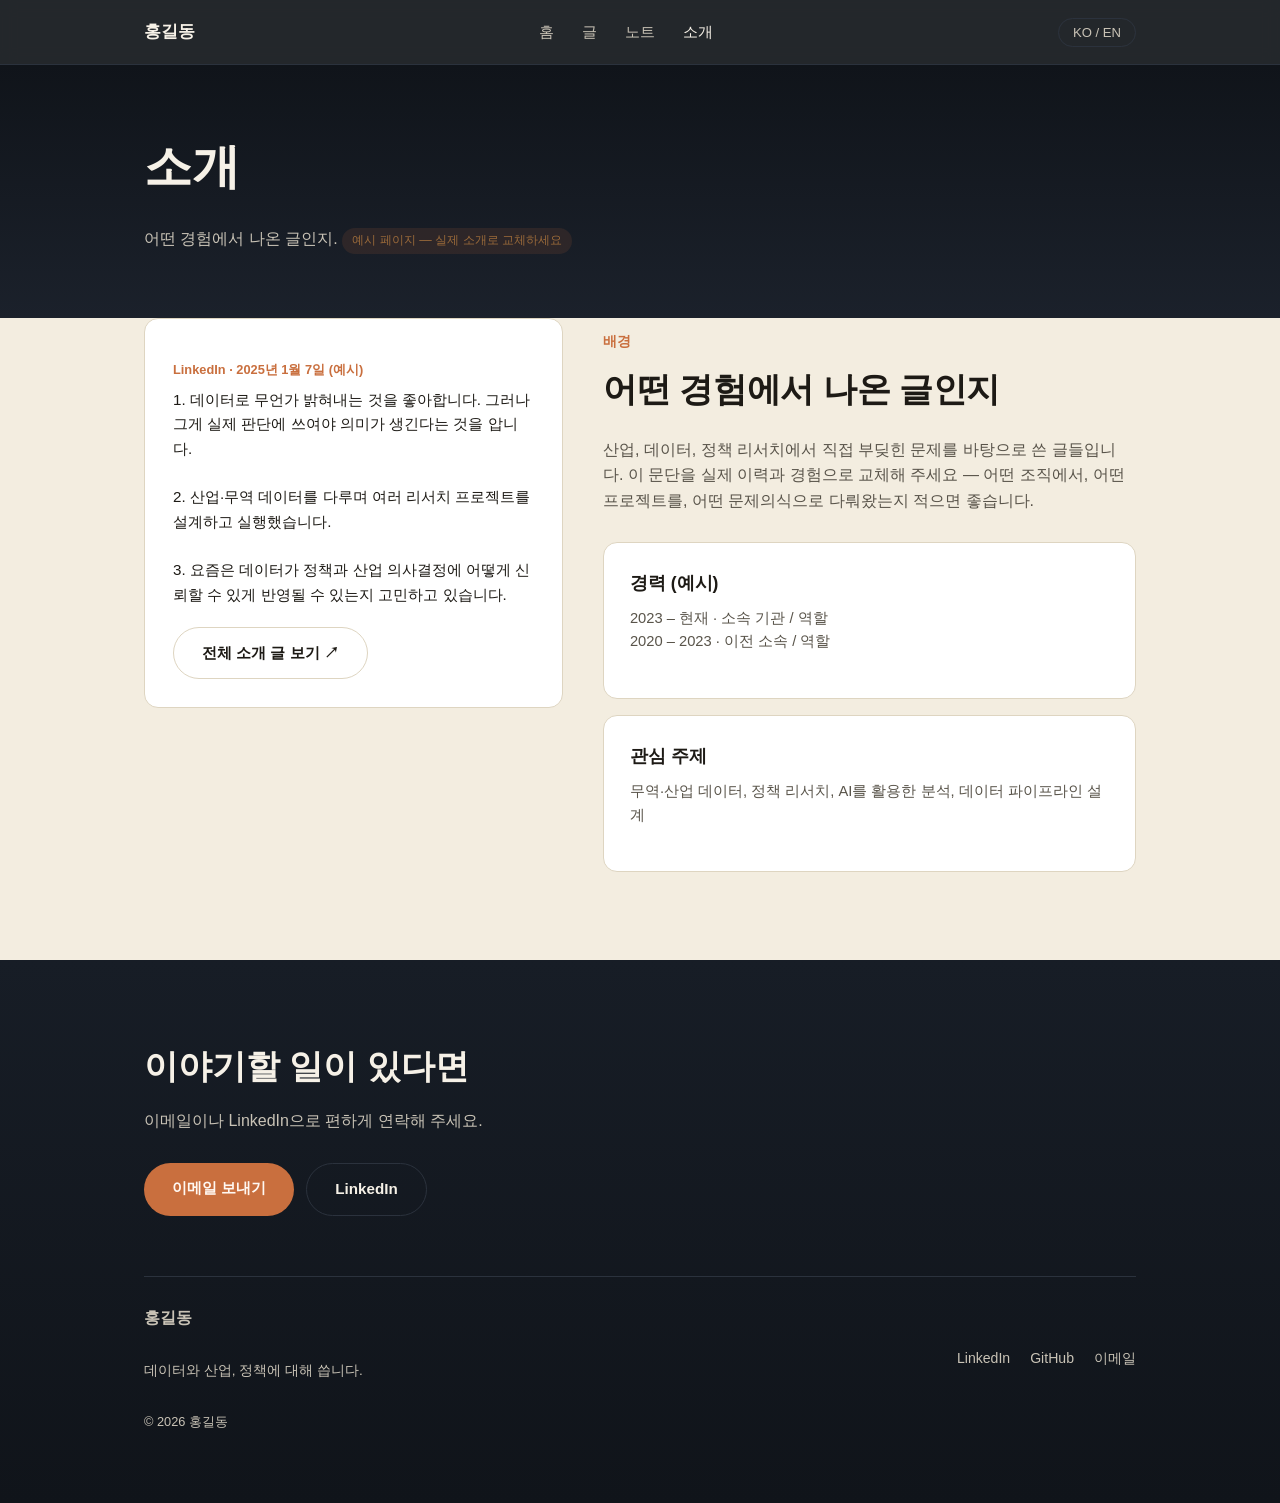
==== about.html @ bb6f6898 "Initial personal site (taeho.io benchmark) Static multi-page site with hero, topics, notes, and abou" ====
<!DOCTYPE html>
<html lang="ko">
<head>
<meta charset="UTF-8">
<meta name="viewport" content="width=device-width, initial-scale=1.0">
<title>소개 | 홍길동</title>
<link rel="stylesheet" href="styles.css">
</head>
<body>

<nav class="nav">
  <div class="wrap">
    <a href="index.html" class="nav-logo">홍길동</a>
    <ul class="nav-menu" id="navMenu">
      <li><a href="index.html">홈</a></li>
      <li><a href="posts.html">글</a></li>
      <li><a href="notes.html">노트</a></li>
      <li><a href="about.html" class="active">소개</a></li>
    </ul>
    <div class="nav-right">
      <button class="nav-pill">KO / EN</button>
      <button class="nav-toggle" id="navToggle" aria-label="메뉴 열기">&#9776;</button>
    </div>
  </div>
</nav>

<header class="page-header">
  <div class="wrap">
    <h1>소개</h1>
    <p>어떤 경험에서 나온 글인지. <span class="placeholder-note">예시 페이지 — 실제 소개로 교체하세요</span></p>
  </div>
</header>

<section class="section" style="padding-top:0;">
  <div class="wrap">
    <div class="about-block">
      <div class="about-card">
        <p class="source">LinkedIn · 2025년 1월 7일 (예시)</p>
        <p class="quote">
          1. 데이터로 무언가 밝혀내는 것을 좋아합니다. 그러나 그게 실제 판단에 쓰여야 의미가 생긴다는 것을 압니다.<br><br>
          2. 산업·무역 데이터를 다루며 여러 리서치 프로젝트를 설계하고 실행했습니다.<br><br>
          3. 요즘은 데이터가 정책과 산업 의사결정에 어떻게 신뢰할 수 있게 반영될 수 있는지 고민하고 있습니다.
        </p>
        <a href="#" class="btn btn-outline" style="color:#1d1a15; border-color:#ded5c1;">전체 소개 글 보기 &#8599;</a>
      </div>

      <div>
        <p class="section-label">배경</p>
        <h2 class="section-title" style="margin-bottom:20px;">어떤 경험에서 나온 글인지</h2>
        <p class="section-desc" style="margin-bottom:28px;">
          산업, 데이터, 정책 리서치에서 직접 부딪힌 문제를 바탕으로 쓴 글들입니다.
          이 문단을 실제 이력과 경험으로 교체해 주세요 — 어떤 조직에서, 어떤 프로젝트를, 어떤 문제의식으로 다뤄왔는지 적으면 좋습니다.
        </p>

        <div class="card" style="margin-bottom:16px;">
          <h3>경력 (예시)</h3>
          <p>2023 – 현재 · 소속 기관 / 역할<br>2020 – 2023 · 이전 소속 / 역할</p>
        </div>
        <div class="card">
          <h3>관심 주제</h3>
          <p>무역·산업 데이터, 정책 리서치, AI를 활용한 분석, 데이터 파이프라인 설계</p>
        </div>
      </div>
    </div>
  </div>
</section>

<section class="footer-cta">
  <div class="wrap">
    <h2>이야기할 일이 있다면</h2>
    <p>이메일이나 LinkedIn으로 편하게 연락해 주세요.</p>
    <div class="footer-actions">
      <a href="mailto:you@example.com" class="btn btn-accent">이메일 보내기</a>
      <a href="#" class="btn btn-outline">LinkedIn</a>
    </div>
    <div class="footer-bottom">
      <div>
        <p class="brand">홍길동</p>
        <p class="tag">데이터와 산업, 정책에 대해 씁니다.</p>
      </div>
      <ul class="footer-links">
        <li><a href="#">LinkedIn</a></li>
        <li><a href="#">GitHub</a></li>
        <li><a href="mailto:you@example.com">이메일</a></li>
      </ul>
    </div>
    <p class="copyright">© 2026 홍길동</p>
  </div>
</section>

<script src="script.js"></script>
</body>
</html>
---- styles.css ----
/* ===== Design tokens ===== */
:root {
  --bg-cream: #f3ede0;
  --bg-cream-2: #ece4d3;
  --bg-dark: #12161c;
  --bg-dark-2: #1b212b;
  --text-dark: #1d1a15;
  --text-dark-soft: #59544a;
  --text-light: #f6f1e7;
  --text-light-soft: #c9c3b6;
  --accent: #c96f3e;
  --accent-soft: #e2b8a0;
  --border-soft: #ded5c1;
  --border-dark: #2b323d;
  --radius: 14px;
  --max-width: 1040px;
  --font-sans: "Pretendard", "Apple SD Gothic Neo", "Noto Sans KR", -apple-system, BlinkMacSystemFont, sans-serif;
}

* { box-sizing: border-box; }

html { scroll-behavior: smooth; }

body {
  margin: 0;
  font-family: var(--font-sans);
  background: var(--bg-cream);
  color: var(--text-dark);
  line-height: 1.6;
  -webkit-font-smoothing: antialiased;
}

a { color: inherit; text-decoration: none; }

img { max-width: 100%; display: block; }

.wrap {
  max-width: var(--max-width);
  margin: 0 auto;
  padding: 0 24px;
}

/* ===== Nav ===== */
.nav {
  position: sticky;
  top: 0;
  z-index: 50;
  background: rgba(18, 22, 28, 0.92);
  backdrop-filter: blur(8px);
  border-bottom: 1px solid var(--border-dark);
}

.nav .wrap {
  display: flex;
  align-items: center;
  justify-content: space-between;
  height: 64px;
}

.nav-logo {
  font-weight: 700;
  font-size: 1.05rem;
  color: var(--text-light);
  letter-spacing: -0.01em;
}

.nav-menu {
  display: flex;
  gap: 28px;
  list-style: none;
  margin: 0;
  padding: 0;
}

.nav-menu a {
  color: var(--text-light-soft);
  font-size: 0.92rem;
  transition: color 0.15s ease;
}

.nav-menu a:hover,
.nav-menu a.active {
  color: var(--text-light);
}

.nav-right {
  display: flex;
  align-items: center;
  gap: 10px;
}

.nav-pill {
  border: 1px solid var(--border-dark);
  color: var(--text-light-soft);
  font-size: 0.82rem;
  padding: 6px 14px;
  border-radius: 999px;
  background: transparent;
  cursor: pointer;
}

.nav-pill:hover { color: var(--text-light); border-color: var(--text-light-soft); }

.nav-toggle {
  display: none;
  background: none;
  border: none;
  color: var(--text-light);
  font-size: 1.4rem;
  cursor: pointer;
}

/* ===== Hero ===== */
.hero {
  position: relative;
  background: linear-gradient(180deg, #10141a 0%, #171d26 60%, #1b212b 100%);
  color: var(--text-light);
  padding: 72px 0 96px;
  overflow: hidden;
}

.hero::after {
  content: "";
  position: absolute;
  inset: 0;
  background:
    radial-gradient(ellipse at 75% 30%, rgba(201, 111, 62, 0.16), transparent 55%),
    radial-gradient(ellipse at 30% 80%, rgba(255, 255, 255, 0.04), transparent 50%);
  pointer-events: none;
}

.hero .wrap { position: relative; }

.eyebrow {
  color: var(--accent-soft);
  font-size: 0.9rem;
  letter-spacing: 0.02em;
  margin-bottom: 18px;
}

.hero-name {
  font-size: clamp(3.2rem, 9vw, 6rem);
  font-weight: 800;
  letter-spacing: -0.02em;
  margin: 0 0 28px;
  line-height: 1.02;
}

.hero-tagline {
  font-size: clamp(1.5rem, 3.4vw, 2.2rem);
  font-weight: 700;
  max-width: 620px;
  margin: 0 0 20px;
  letter-spacing: -0.01em;
}

.hero-desc {
  color: var(--text-light-soft);
  font-size: 1.02rem;
  max-width: 560px;
  margin: 0 0 36px;
}

.btn {
  display: inline-block;
  padding: 13px 28px;
  border-radius: 999px;
  font-weight: 600;
  font-size: 0.95rem;
  cursor: pointer;
  border: none;
}

.btn-accent {
  background: var(--accent);
  color: #fff8f2;
}

.btn-accent:hover { background: #b45f31; }

.btn-outline {
  border: 1px solid var(--border-dark);
  color: var(--text-light);
  background: transparent;
}

.btn-outline:hover { border-color: var(--text-light-soft); }

.hero-meta {
  margin-top: 44px;
  display: flex;
  flex-wrap: wrap;
  gap: 10px 18px;
  color: var(--text-light-soft);
  font-size: 0.88rem;
}

.hero-meta span::after {
  content: "\00b7";
  margin-left: 18px;
  color: var(--border-dark);
}

.hero-meta span:last-child::after { content: ""; }

/* Featured strip inside hero */
.featured-strip {
  margin-top: 40px;
  padding-top: 28px;
  border-top: 1px solid var(--border-dark);
  display: flex;
  align-items: baseline;
  justify-content: space-between;
  gap: 16px;
  flex-wrap: wrap;
}

.featured-strip .label {
  color: var(--text-light-soft);
  font-size: 0.82rem;
}

.featured-strip .title {
  font-size: 1.15rem;
  font-weight: 700;
}

.featured-strip .date {
  color: var(--text-light-soft);
  font-size: 0.85rem;
  white-space: nowrap;
}

/* ===== Section ===== */
.section {
  padding: 88px 0;
}

.section-alt {
  background: var(--bg-cream-2);
}

.section-label {
  color: var(--accent);
  font-size: 0.85rem;
  font-weight: 600;
  margin-bottom: 10px;
}

.section-title {
  font-size: clamp(1.6rem, 3.2vw, 2.1rem);
  font-weight: 800;
  letter-spacing: -0.01em;
  margin: 0 0 14px;
}

.section-desc {
  color: var(--text-dark-soft);
  max-width: 620px;
  margin-bottom: 44px;
}

.section-head-row {
  display: flex;
  justify-content: space-between;
  align-items: flex-end;
  gap: 24px;
  flex-wrap: wrap;
}

/* ===== Interest cards ===== */
.interest-grid {
  display: grid;
  grid-template-columns: repeat(3, 1fr);
  gap: 20px;
}

.card {
  background: #fff;
  border: 1px solid var(--border-soft);
  border-radius: var(--radius);
  padding: 26px;
}

.card h3 {
  font-size: 1.1rem;
  margin: 0 0 10px;
}

.card p {
  color: var(--text-dark-soft);
  font-size: 0.92rem;
  margin: 0 0 18px;
}

.card-post {
  background: var(--bg-cream);
  border: 1px solid var(--border-soft);
  border-radius: 10px;
  padding: 16px 18px;
}

.card-post .kicker {
  font-size: 0.78rem;
  color: var(--accent);
  font-weight: 600;
  margin-bottom: 6px;
}

.card-post .headline {
  font-size: 0.98rem;
  font-weight: 700;
  line-height: 1.4;
}

/* ===== Topics grid ===== */
.topics-grid {
  display: grid;
  grid-template-columns: repeat(3, 1fr);
  gap: 20px;
}

.topic-card {
  background: #fff;
  border: 1px solid var(--border-soft);
  border-radius: var(--radius);
  padding: 28px;
  transition: border-color 0.15s ease, transform 0.15s ease;
}

.topic-card:hover {
  border-color: var(--accent-soft);
  transform: translateY(-2px);
}

.topic-tag {
  display: inline-block;
  font-size: 0.78rem;
  font-weight: 700;
  color: var(--accent);
  background: rgba(201, 111, 62, 0.1);
  padding: 4px 12px;
  border-radius: 999px;
  margin-bottom: 14px;
}

.topic-card p {
  color: var(--text-dark-soft);
  font-size: 0.9rem;
  margin: 0 0 18px;
}

.topic-card .latest {
  border-top: 1px solid var(--border-soft);
  padding-top: 14px;
  font-size: 0.85rem;
}

.topic-card .latest .date {
  color: var(--text-dark-soft);
  display: block;
  margin-bottom: 4px;
}

.topic-card .latest .title {
  font-weight: 600;
}

/* ===== Notes list ===== */
.notes-list {
  display: flex;
  flex-direction: column;
  gap: 0;
}

.note-item {
  padding: 26px 0;
  border-bottom: 1px solid var(--border-soft);
}

.note-item:first-child { padding-top: 0; }

.note-meta {
  display: flex;
  gap: 10px;
  align-items: center;
  font-size: 0.82rem;
  color: var(--accent);
  font-weight: 600;
  margin-bottom: 10px;
}

.note-meta .date {
  color: var(--text-dark-soft);
  font-weight: 400;
}

.note-text {
  color: var(--text-dark);
  font-size: 0.96rem;
}

.note-text .more {
  color: var(--accent);
  font-weight: 600;
}

/* ===== About / background ===== */
.about-block {
  display: grid;
  grid-template-columns: 1.1fr 1.4fr;
  gap: 40px;
  align-items: start;
}

.about-card {
  background: #fff;
  border: 1px solid var(--border-soft);
  border-radius: var(--radius);
  padding: 28px;
}

.about-card .source {
  font-size: 0.8rem;
  color: var(--accent);
  font-weight: 600;
  margin-bottom: 8px;
}

.about-card .quote {
  font-size: 0.95rem;
  color: var(--text-dark);
  margin: 0 0 20px;
}

.placeholder-note {
  display: inline-block;
  margin-top: 6px;
  font-size: 0.78rem;
  color: #9a6a3a;
  background: rgba(201, 111, 62, 0.12);
  padding: 3px 10px;
  border-radius: 999px;
}

/* ===== Footer / newsletter ===== */
.footer-cta {
  background: linear-gradient(180deg, #171d26 0%, #10141a 100%);
  color: var(--text-light);
  padding: 80px 0 40px;
}

.footer-cta h2 {
  font-size: clamp(1.6rem, 3vw, 2.1rem);
  margin: 0 0 14px;
}

.footer-cta p {
  color: var(--text-light-soft);
  max-width: 480px;
  margin: 0 0 30px;
}

.footer-actions {
  display: flex;
  gap: 12px;
  flex-wrap: wrap;
  margin-bottom: 60px;
}

.footer-bottom {
  border-top: 1px solid var(--border-dark);
  padding-top: 28px;
  display: flex;
  justify-content: space-between;
  align-items: center;
  flex-wrap: wrap;
  gap: 16px;
}

.footer-bottom .brand {
  font-weight: 700;
}

.footer-bottom .tag {
  color: var(--text-light-soft);
  font-size: 0.85rem;
}

.footer-links {
  display: flex;
  gap: 20px;
  list-style: none;
  margin: 0;
  padding: 0;
  color: var(--text-light-soft);
  font-size: 0.88rem;
}

.footer-links a:hover { color: var(--text-light); }

.copyright {
  color: #6b7280;
  font-size: 0.8rem;
  margin-top: 24px;
}

/* ===== Post list page ===== */
.page-header {
  background: linear-gradient(180deg, #10141a 0%, #1b212b 100%);
  color: var(--text-light);
  padding: 64px 0 48px;
}

.page-header h1 {
  font-size: clamp(2.2rem, 5vw, 3rem);
  margin: 0 0 12px;
}

.page-header p {
  color: var(--text-light-soft);
  max-width: 560px;
}

.filter-row {
  display: flex;
  gap: 10px;
  flex-wrap: wrap;
  margin: 40px 0;
}

.filter-pill {
  border: 1px solid var(--border-soft);
  background: #fff;
  color: var(--text-dark-soft);
  font-size: 0.85rem;
  padding: 7px 16px;
  border-radius: 999px;
  cursor: pointer;
}

.filter-pill.active {
  background: var(--text-dark);
  color: var(--text-light);
  border-color: var(--text-dark);
}

.post-list {
  display: flex;
  flex-direction: column;
  gap: 0;
}

.post-row {
  display: flex;
  justify-content: space-between;
  gap: 24px;
  padding: 28px 0;
  border-bottom: 1px solid var(--border-soft);
}

.post-row .kicker {
  font-size: 0.78rem;
  color: var(--accent);
  font-weight: 700;
  margin-bottom: 8px;
}

.post-row .title {
  font-size: 1.15rem;
  font-weight: 700;
  margin-bottom: 8px;
}

.post-row .excerpt {
  color: var(--text-dark-soft);
  font-size: 0.9rem;
  max-width: 560px;
}

.post-row .date {
  white-space: nowrap;
  color: var(--text-dark-soft);
  font-size: 0.85rem;
}

/* ===== Responsive ===== */
@media (max-width: 860px) {
  .interest-grid,
  .topics-grid { grid-template-columns: 1fr; }
  .about-block { grid-template-columns: 1fr; }
  .nav-menu { display: none; }
  .nav-toggle { display: block; }
  .post-row { flex-direction: column; }

  .nav-menu.open {
    position: absolute;
    top: 64px;
    left: 0;
    right: 0;
    flex-direction: column;
    background: var(--bg-dark-2);
    padding: 20px 24px;
    gap: 18px;
    border-bottom: 1px solid var(--border-dark);
  }
}
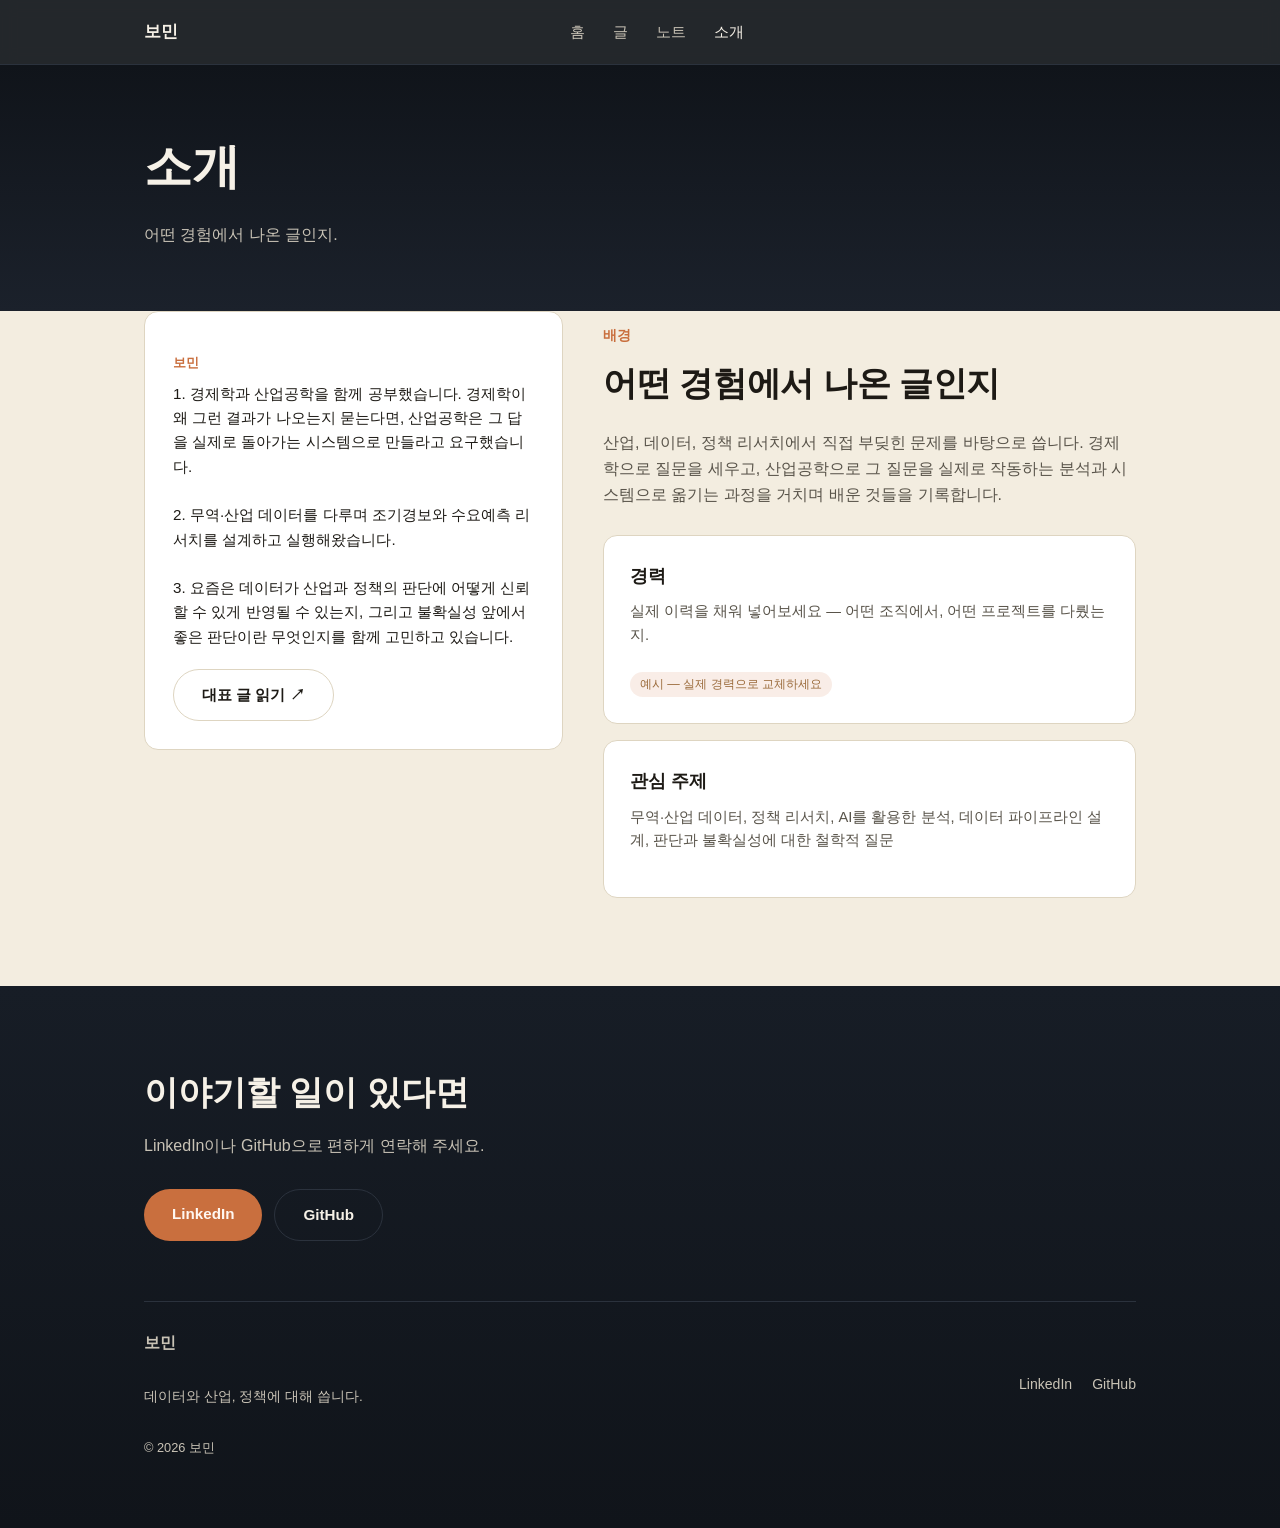
==== commit b8bec16c: "Fill in real name, bio copy, and philosophy topic; link posts to real article pages - Replace placeh" ====
--- a/about.html
+++ b/about.html
@@ -3,14 +3,14 @@
 <head>
 <meta charset="UTF-8">
 <meta name="viewport" content="width=device-width, initial-scale=1.0">
-<title>소개 | 홍길동</title>
+<title>소개 | 보민</title>
 <link rel="stylesheet" href="styles.css">
 </head>
 <body>
 
 <nav class="nav">
   <div class="wrap">
-    <a href="index.html" class="nav-logo">홍길동</a>
+    <a href="index.html" class="nav-logo">보민</a>
     <ul class="nav-menu" id="navMenu">
       <li><a href="index.html">홈</a></li>
       <li><a href="posts.html">글</a></li>
@@ -18,7 +18,6 @@
       <li><a href="about.html" class="active">소개</a></li>
     </ul>
     <div class="nav-right">
-      <button class="nav-pill">KO / EN</button>
       <button class="nav-toggle" id="navToggle" aria-label="메뉴 열기">&#9776;</button>
     </div>
   </div>
@@ -27,7 +26,7 @@
 <header class="page-header">
   <div class="wrap">
     <h1>소개</h1>
-    <p>어떤 경험에서 나온 글인지. <span class="placeholder-note">예시 페이지 — 실제 소개로 교체하세요</span></p>
+    <p>어떤 경험에서 나온 글인지.</p>
   </div>
 </header>
 
@@ -35,30 +34,30 @@
   <div class="wrap">
     <div class="about-block">
       <div class="about-card">
-        <p class="source">LinkedIn · 2025년 1월 7일 (예시)</p>
+        <p class="source">보민</p>
         <p class="quote">
-          1. 데이터로 무언가 밝혀내는 것을 좋아합니다. 그러나 그게 실제 판단에 쓰여야 의미가 생긴다는 것을 압니다.<br><br>
-          2. 산업·무역 데이터를 다루며 여러 리서치 프로젝트를 설계하고 실행했습니다.<br><br>
-          3. 요즘은 데이터가 정책과 산업 의사결정에 어떻게 신뢰할 수 있게 반영될 수 있는지 고민하고 있습니다.
+          1. 경제학과 산업공학을 함께 공부했습니다. 경제학이 왜 그런 결과가 나오는지 묻는다면, 산업공학은 그 답을 실제로 돌아가는 시스템으로 만들라고 요구했습니다.<br><br>
+          2. 무역·산업 데이터를 다루며 조기경보와 수요예측 리서치를 설계하고 실행해왔습니다.<br><br>
+          3. 요즘은 데이터가 산업과 정책의 판단에 어떻게 신뢰할 수 있게 반영될 수 있는지, 그리고 불확실성 앞에서 좋은 판단이란 무엇인지를 함께 고민하고 있습니다.
         </p>
-        <a href="#" class="btn btn-outline" style="color:#1d1a15; border-color:#ded5c1;">전체 소개 글 보기 &#8599;</a>
+        <a href="posts/industry-turning-point.html" class="btn btn-outline" style="color:#1d1a15; border-color:#ded5c1;">대표 글 읽기 &#8599;</a>
       </div>
 
       <div>
         <p class="section-label">배경</p>
         <h2 class="section-title" style="margin-bottom:20px;">어떤 경험에서 나온 글인지</h2>
         <p class="section-desc" style="margin-bottom:28px;">
-          산업, 데이터, 정책 리서치에서 직접 부딪힌 문제를 바탕으로 쓴 글들입니다.
-          이 문단을 실제 이력과 경험으로 교체해 주세요 — 어떤 조직에서, 어떤 프로젝트를, 어떤 문제의식으로 다뤄왔는지 적으면 좋습니다.
+          산업, 데이터, 정책 리서치에서 직접 부딪힌 문제를 바탕으로 씁니다. 경제학으로 질문을 세우고, 산업공학으로 그 질문을 실제로 작동하는 분석과 시스템으로 옮기는 과정을 거치며 배운 것들을 기록합니다.
         </p>
 
         <div class="card" style="margin-bottom:16px;">
-          <h3>경력 (예시)</h3>
-          <p>2023 – 현재 · 소속 기관 / 역할<br>2020 – 2023 · 이전 소속 / 역할</p>
+          <h3>경력</h3>
+          <p>실제 이력을 채워 넣어보세요 — 어떤 조직에서, 어떤 프로젝트를 다뤘는지.</p>
+          <span class="placeholder-note">예시 — 실제 경력으로 교체하세요</span>
         </div>
         <div class="card">
           <h3>관심 주제</h3>
-          <p>무역·산업 데이터, 정책 리서치, AI를 활용한 분석, 데이터 파이프라인 설계</p>
+          <p>무역·산업 데이터, 정책 리서치, AI를 활용한 분석, 데이터 파이프라인 설계, 판단과 불확실성에 대한 철학적 질문</p>
         </div>
       </div>
     </div>
@@ -68,23 +67,22 @@
 <section class="footer-cta">
   <div class="wrap">
     <h2>이야기할 일이 있다면</h2>
-    <p>이메일이나 LinkedIn으로 편하게 연락해 주세요.</p>
+    <p>LinkedIn이나 GitHub으로 편하게 연락해 주세요.</p>
     <div class="footer-actions">
-      <a href="mailto:you@example.com" class="btn btn-accent">이메일 보내기</a>
-      <a href="#" class="btn btn-outline">LinkedIn</a>
+      <a href="#" class="btn btn-accent">LinkedIn</a>
+      <a href="#" class="btn btn-outline">GitHub</a>
     </div>
     <div class="footer-bottom">
       <div>
-        <p class="brand">홍길동</p>
+        <p class="brand">보민</p>
         <p class="tag">데이터와 산업, 정책에 대해 씁니다.</p>
       </div>
       <ul class="footer-links">
         <li><a href="#">LinkedIn</a></li>
         <li><a href="#">GitHub</a></li>
-        <li><a href="mailto:you@example.com">이메일</a></li>
       </ul>
     </div>
-    <p class="copyright">© 2026 홍길동</p>
+    <p class="copyright">© 2026 보민</p>
   </div>
 </section>
 
--- a/styles.css
+++ b/styles.css
@@ -294,10 +294,16 @@
 }
 
 .card-post {
+  display: block;
   background: var(--bg-cream);
   border: 1px solid var(--border-soft);
   border-radius: 10px;
   padding: 16px 18px;
+  transition: border-color 0.15s ease;
+}
+
+.card-post:hover {
+  border-color: var(--accent-soft);
 }
 
 .card-post .kicker {
@@ -582,6 +588,65 @@
   white-space: nowrap;
   color: var(--text-dark-soft);
   font-size: 0.85rem;
+}
+
+/* ===== Article page ===== */
+.article-header {
+  background: linear-gradient(180deg, #10141a 0%, #1b212b 100%);
+  color: var(--text-light);
+  padding: 56px 0 48px;
+}
+
+.article-header .kicker {
+  color: var(--accent-soft);
+  font-size: 0.85rem;
+  font-weight: 600;
+  margin-bottom: 14px;
+}
+
+.article-header h1 {
+  font-size: clamp(1.8rem, 4.5vw, 2.6rem);
+  line-height: 1.3;
+  margin: 0 0 20px;
+  max-width: 760px;
+}
+
+.article-header .meta {
+  color: var(--text-light-soft);
+  font-size: 0.88rem;
+}
+
+.article-body {
+  max-width: 720px;
+  margin: 0 auto;
+  padding: 56px 24px 40px;
+}
+
+.article-body p {
+  font-size: 1.02rem;
+  color: var(--text-dark);
+  margin: 0 0 22px;
+}
+
+.article-body h2 {
+  font-size: 1.3rem;
+  margin: 40px 0 16px;
+}
+
+.article-nav {
+  max-width: 720px;
+  margin: 0 auto;
+  padding: 0 24px 60px;
+  display: flex;
+  justify-content: space-between;
+  border-top: 1px solid var(--border-soft);
+  padding-top: 24px;
+}
+
+.article-nav a {
+  color: var(--accent);
+  font-weight: 600;
+  font-size: 0.92rem;
 }
 
 /* ===== Responsive ===== */
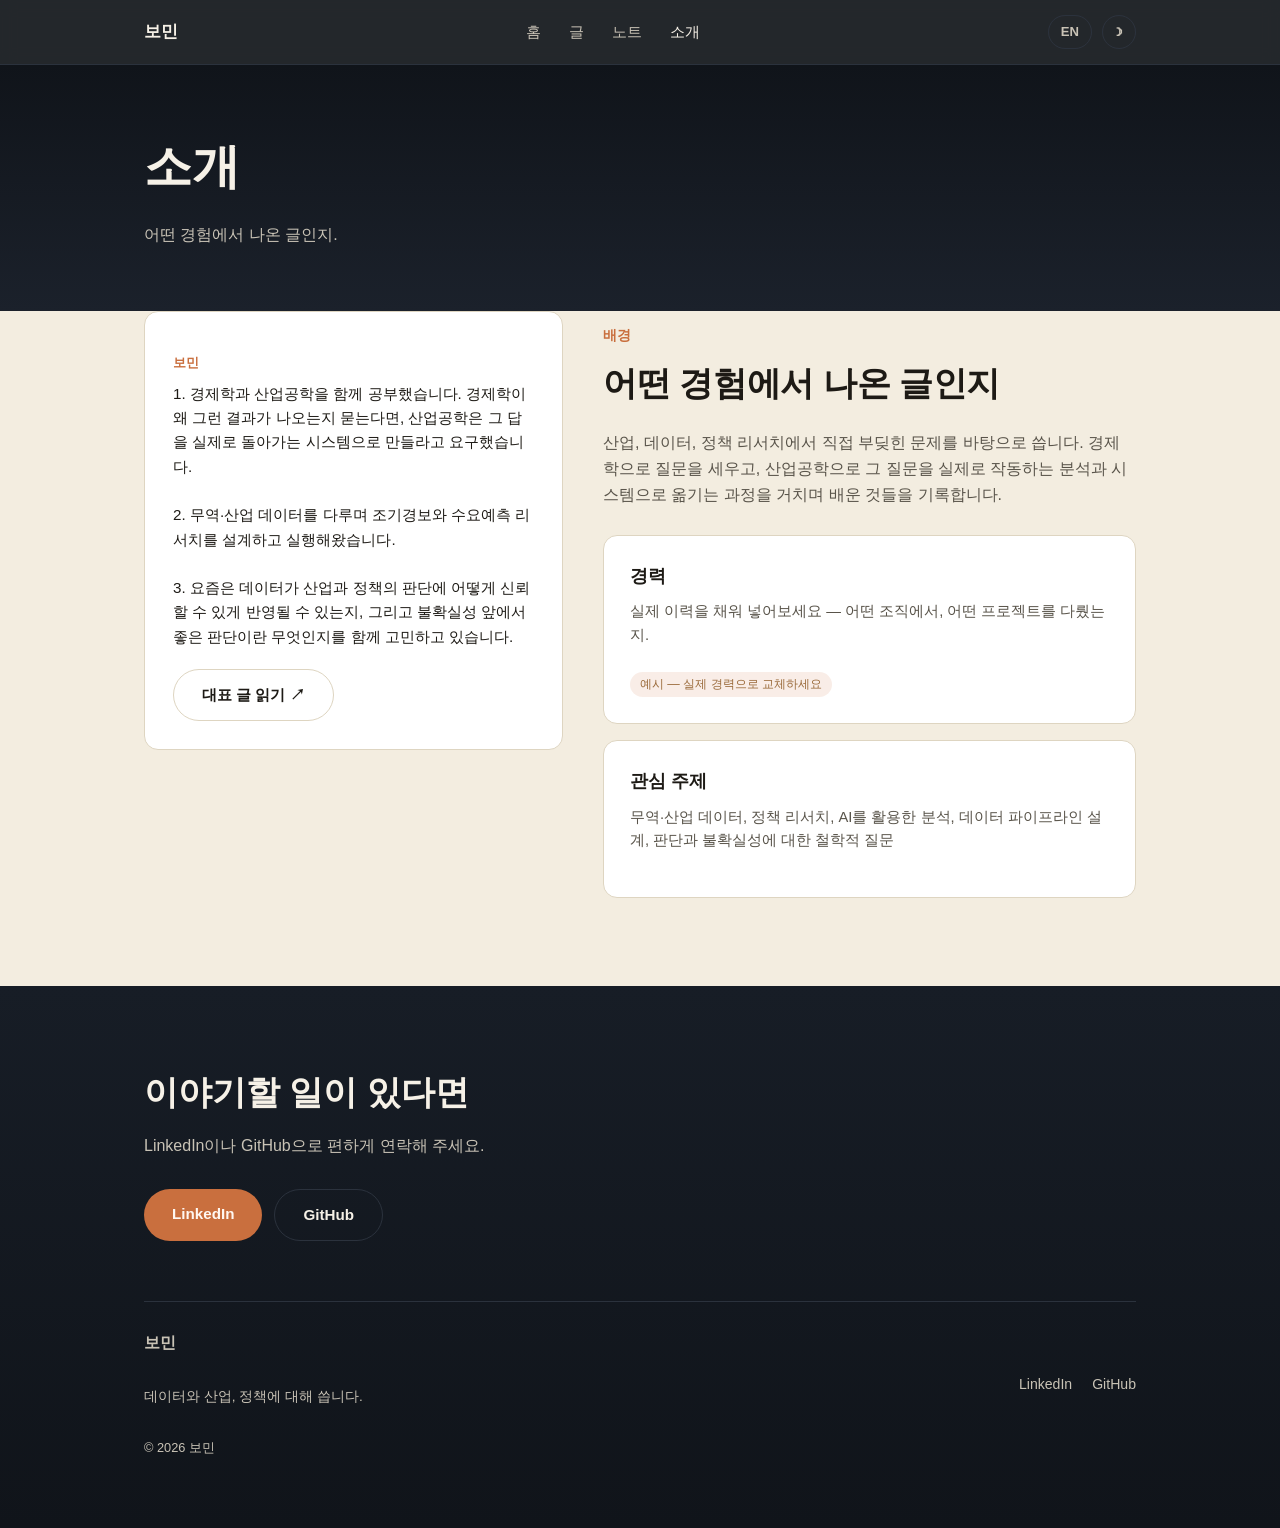
==== commit 9bcfa37f: "Add dark/light mode and KO/EN language toggle buttons - Theme: CSS custom properties swap via data-t" ====
--- a/about.html
+++ b/about.html
@@ -2,6 +2,7 @@
 <html lang="ko">
 <head>
 <meta charset="UTF-8">
+<script>(function(){try{var t=localStorage.getItem('theme');if(!t){t=window.matchMedia&&window.matchMedia('(prefers-color-scheme: dark)').matches?'dark':'light';}document.documentElement.setAttribute('data-theme',t);}catch(e){}})();</script>
 <meta name="viewport" content="width=device-width, initial-scale=1.0">
 <title>소개 | 보민</title>
 <link rel="stylesheet" href="styles.css">
@@ -12,12 +13,14 @@
   <div class="wrap">
     <a href="index.html" class="nav-logo">보민</a>
     <ul class="nav-menu" id="navMenu">
-      <li><a href="index.html">홈</a></li>
-      <li><a href="posts.html">글</a></li>
-      <li><a href="notes.html">노트</a></li>
-      <li><a href="about.html" class="active">소개</a></li>
+      <li><a href="index.html" data-en="Home">홈</a></li>
+      <li><a href="posts.html" data-en="Posts">글</a></li>
+      <li><a href="notes.html" data-en="Notes">노트</a></li>
+      <li><a href="about.html" class="active" data-en="About">소개</a></li>
     </ul>
     <div class="nav-right">
+      <button class="icon-btn" id="langToggle" aria-label="언어 전환">EN</button>
+      <button class="icon-btn" id="themeToggle" aria-label="다크모드 전환">&#9789;</button>
       <button class="nav-toggle" id="navToggle" aria-label="메뉴 열기">&#9776;</button>
     </div>
   </div>
@@ -25,8 +28,8 @@
 
 <header class="page-header">
   <div class="wrap">
-    <h1>소개</h1>
-    <p>어떤 경험에서 나온 글인지.</p>
+    <h1 data-en="About">소개</h1>
+    <p data-en="What experience these posts come from.">어떤 경험에서 나온 글인지.</p>
   </div>
 </header>
 
@@ -35,29 +38,29 @@
     <div class="about-block">
       <div class="about-card">
         <p class="source">보민</p>
-        <p class="quote">
+        <p class="quote" data-en="1. I studied economics and industrial engineering together. Economics asks why a result happens; industrial engineering demands that the answer become a system that actually runs.<br><br>2. I've designed and run early-warning and demand-forecasting research using trade and industry data.<br><br>3. These days I'm thinking about how data can be reliably reflected in industry and policy judgment, and what good judgment even looks like under uncertainty.">
           1. 경제학과 산업공학을 함께 공부했습니다. 경제학이 왜 그런 결과가 나오는지 묻는다면, 산업공학은 그 답을 실제로 돌아가는 시스템으로 만들라고 요구했습니다.<br><br>
           2. 무역·산업 데이터를 다루며 조기경보와 수요예측 리서치를 설계하고 실행해왔습니다.<br><br>
           3. 요즘은 데이터가 산업과 정책의 판단에 어떻게 신뢰할 수 있게 반영될 수 있는지, 그리고 불확실성 앞에서 좋은 판단이란 무엇인지를 함께 고민하고 있습니다.
         </p>
-        <a href="posts/industry-turning-point.html" class="btn btn-outline" style="color:#1d1a15; border-color:#ded5c1;">대표 글 읽기 &#8599;</a>
+        <a href="posts/industry-turning-point.html" class="btn btn-outline" style="color:var(--text-dark); border-color:var(--border-soft);" data-en="Read the Flagship Post">대표 글 읽기 &#8599;</a>
       </div>
 
       <div>
-        <p class="section-label">배경</p>
-        <h2 class="section-title" style="margin-bottom:20px;">어떤 경험에서 나온 글인지</h2>
-        <p class="section-desc" style="margin-bottom:28px;">
+        <p class="section-label" data-en="Background">배경</p>
+        <h2 class="section-title" style="margin-bottom:20px;" data-en="What experience these posts come from">어떤 경험에서 나온 글인지</h2>
+        <p class="section-desc" style="margin-bottom:28px;" data-en="Written from problems I've run into directly in industry, data, and policy research — framing questions with economics, then turning them into working analysis and systems with industrial engineering.">
           산업, 데이터, 정책 리서치에서 직접 부딪힌 문제를 바탕으로 씁니다. 경제학으로 질문을 세우고, 산업공학으로 그 질문을 실제로 작동하는 분석과 시스템으로 옮기는 과정을 거치며 배운 것들을 기록합니다.
         </p>
 
         <div class="card" style="margin-bottom:16px;">
-          <h3>경력</h3>
-          <p>실제 이력을 채워 넣어보세요 — 어떤 조직에서, 어떤 프로젝트를 다뤘는지.</p>
-          <span class="placeholder-note">예시 — 실제 경력으로 교체하세요</span>
+          <h3 data-en="Career">경력</h3>
+          <p data-en="Fill in real experience here — which organizations, which projects.">실제 이력을 채워 넣어보세요 — 어떤 조직에서, 어떤 프로젝트를 다뤘는지.</p>
+          <span class="placeholder-note" data-en="Placeholder — replace with real career details">예시 — 실제 경력으로 교체하세요</span>
         </div>
         <div class="card">
-          <h3>관심 주제</h3>
-          <p>무역·산업 데이터, 정책 리서치, AI를 활용한 분석, 데이터 파이프라인 설계, 판단과 불확실성에 대한 철학적 질문</p>
+          <h3 data-en="Interests">관심 주제</h3>
+          <p data-en="Trade &amp; industry data, policy research, AI-assisted analysis, data pipeline design, and philosophical questions about judgment and uncertainty">무역·산업 데이터, 정책 리서치, AI를 활용한 분석, 데이터 파이프라인 설계, 판단과 불확실성에 대한 철학적 질문</p>
         </div>
       </div>
     </div>
@@ -66,8 +69,8 @@
 
 <section class="footer-cta">
   <div class="wrap">
-    <h2>이야기할 일이 있다면</h2>
-    <p>LinkedIn이나 GitHub으로 편하게 연락해 주세요.</p>
+    <h2 data-en="Let's talk">이야기할 일이 있다면</h2>
+    <p data-en="Feel free to reach out on LinkedIn or GitHub.">LinkedIn이나 GitHub으로 편하게 연락해 주세요.</p>
     <div class="footer-actions">
       <a href="#" class="btn btn-accent">LinkedIn</a>
       <a href="#" class="btn btn-outline">GitHub</a>
@@ -75,7 +78,7 @@
     <div class="footer-bottom">
       <div>
         <p class="brand">보민</p>
-        <p class="tag">데이터와 산업, 정책에 대해 씁니다.</p>
+        <p class="tag" data-en="Writing about data, industry, and policy.">데이터와 산업, 정책에 대해 씁니다.</p>
       </div>
       <ul class="footer-links">
         <li><a href="#">LinkedIn</a></li>
--- a/styles.css
+++ b/styles.css
@@ -12,9 +12,21 @@
   --accent-soft: #e2b8a0;
   --border-soft: #ded5c1;
   --border-dark: #2b323d;
+  --surface: #ffffff;
   --radius: 14px;
   --max-width: 1040px;
   --font-sans: "Pretendard", "Apple SD Gothic Neo", "Noto Sans KR", -apple-system, BlinkMacSystemFont, sans-serif;
+  color-scheme: light;
+}
+
+:root[data-theme="dark"] {
+  --bg-cream: #17130f;
+  --bg-cream-2: #1d1811;
+  --text-dark: #f1ece2;
+  --text-dark-soft: #b6ab98;
+  --border-soft: #362e22;
+  --surface: #221c15;
+  color-scheme: dark;
 }
 
 * { box-sizing: border-box; }
@@ -28,6 +40,7 @@
   color: var(--text-dark);
   line-height: 1.6;
   -webkit-font-smoothing: antialiased;
+  transition: background-color 0.2s ease, color 0.2s ease;
 }
 
 a { color: inherit; text-decoration: none; }
@@ -101,6 +114,25 @@
 
 .nav-pill:hover { color: var(--text-light); border-color: var(--text-light-soft); }
 
+.icon-btn {
+  border: 1px solid var(--border-dark);
+  color: var(--text-light-soft);
+  font-size: 0.82rem;
+  font-weight: 600;
+  height: 34px;
+  min-width: 34px;
+  padding: 0 12px;
+  border-radius: 999px;
+  background: transparent;
+  cursor: pointer;
+  display: inline-flex;
+  align-items: center;
+  justify-content: center;
+  line-height: 1;
+}
+
+.icon-btn:hover { color: var(--text-light); border-color: var(--text-light-soft); }
+
 .nav-toggle {
   display: none;
   background: none;
@@ -276,7 +308,7 @@
 }
 
 .card {
-  background: #fff;
+  background: var(--surface);
   border: 1px solid var(--border-soft);
   border-radius: var(--radius);
   padding: 26px;
@@ -327,7 +359,7 @@
 }
 
 .topic-card {
-  background: #fff;
+  background: var(--surface);
   border: 1px solid var(--border-soft);
   border-radius: var(--radius);
   padding: 28px;
@@ -420,7 +452,7 @@
 }
 
 .about-card {
-  background: #fff;
+  background: var(--surface);
   border: 1px solid var(--border-soft);
   border-radius: var(--radius);
   padding: 28px;
@@ -537,7 +569,7 @@
 
 .filter-pill {
   border: 1px solid var(--border-soft);
-  background: #fff;
+  background: var(--surface);
   color: var(--text-dark-soft);
   font-size: 0.85rem;
   padding: 7px 16px;
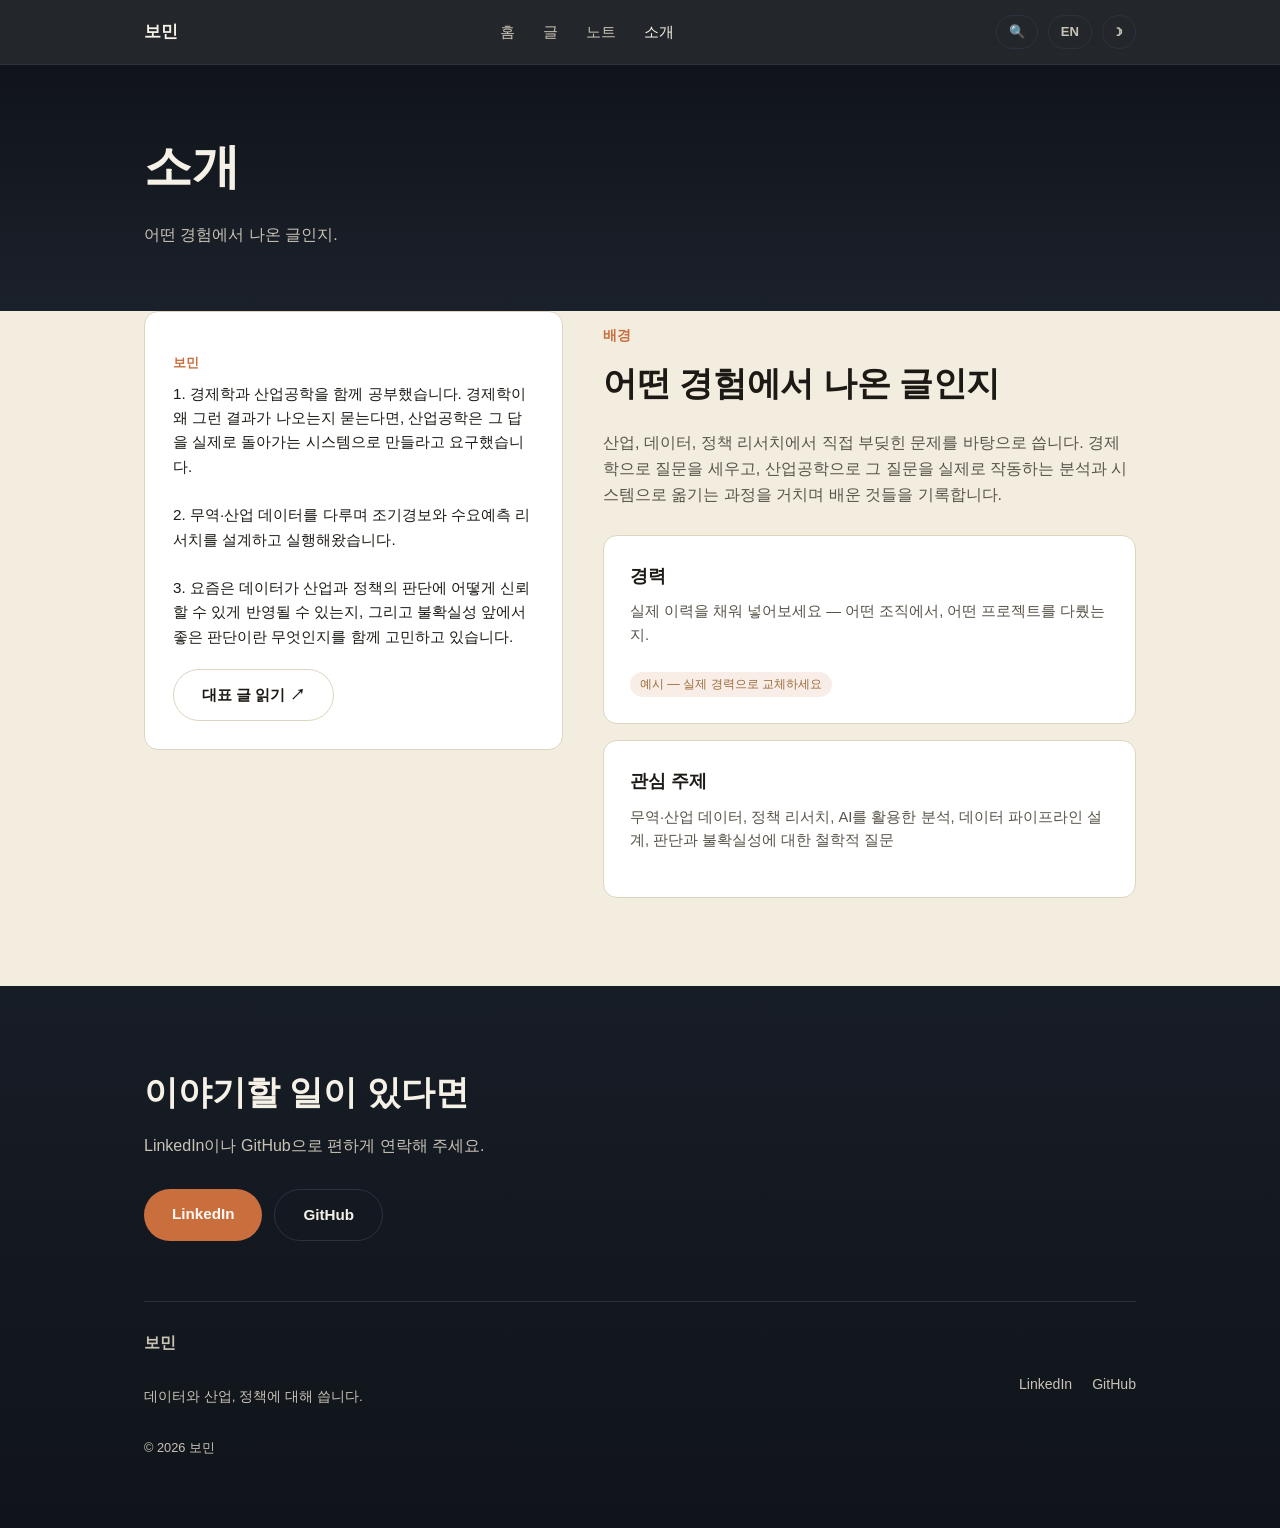
==== commit cfd98dc9: "Add site-wide search by title, content, and tags - search-data.js holds a searchable index (title, c" ====
--- a/about.html
+++ b/about.html
@@ -19,12 +19,20 @@
       <li><a href="about.html" class="active" data-en="About">소개</a></li>
     </ul>
     <div class="nav-right">
+      <button class="icon-btn" id="searchToggle" aria-label="검색">&#128269;</button>
       <button class="icon-btn" id="langToggle" aria-label="언어 전환">EN</button>
       <button class="icon-btn" id="themeToggle" aria-label="다크모드 전환">&#9789;</button>
       <button class="nav-toggle" id="navToggle" aria-label="메뉴 열기">&#9776;</button>
     </div>
   </div>
 </nav>
+
+<div class="search-overlay" id="searchOverlay">
+  <div class="search-box">
+    <input type="text" id="searchInput" class="search-input" placeholder="글 제목, 키워드로 검색..." autocomplete="off">
+    <div class="search-results" id="searchResults"></div>
+  </div>
+</div>
 
 <header class="page-header">
   <div class="wrap">
@@ -89,6 +97,8 @@
   </div>
 </section>
 
+<script src="search-data.js"></script>
+<script src="search.js"></script>
 <script src="script.js"></script>
 </body>
 </html>
--- a/styles.css
+++ b/styles.css
@@ -682,6 +682,89 @@
 }
 
 /* ===== Responsive ===== */
+/* ===== Search ===== */
+.search-overlay {
+  display: none;
+  position: fixed;
+  inset: 0;
+  z-index: 100;
+  background: rgba(10, 8, 6, 0.6);
+  padding: 12vh 20px 20px;
+}
+
+.search-overlay.open {
+  display: block;
+}
+
+.search-box {
+  max-width: 640px;
+  margin: 0 auto;
+  background: var(--surface);
+  border: 1px solid var(--border-soft);
+  border-radius: var(--radius);
+  box-shadow: 0 20px 60px rgba(0, 0, 0, 0.35);
+  overflow: hidden;
+}
+
+.search-input {
+  width: 100%;
+  border: none;
+  border-bottom: 1px solid var(--border-soft);
+  background: transparent;
+  color: var(--text-dark);
+  font-family: var(--font-sans);
+  font-size: 1.05rem;
+  padding: 20px 22px;
+  outline: none;
+}
+
+.search-input::placeholder {
+  color: var(--text-dark-soft);
+}
+
+.search-results {
+  max-height: 60vh;
+  overflow-y: auto;
+  padding: 8px;
+}
+
+.search-result {
+  display: flex;
+  flex-direction: column;
+  gap: 4px;
+  padding: 12px 14px;
+  border-radius: 10px;
+}
+
+.search-result:hover,
+.search-result.active {
+  background: var(--bg-cream);
+}
+
+.search-result-kicker {
+  font-size: 0.76rem;
+  font-weight: 700;
+  color: var(--accent);
+}
+
+.search-result-title {
+  font-size: 0.98rem;
+  font-weight: 700;
+  color: var(--text-dark);
+}
+
+.search-result-excerpt {
+  font-size: 0.85rem;
+  color: var(--text-dark-soft);
+}
+
+.search-empty,
+.search-hint {
+  padding: 24px 22px;
+  color: var(--text-dark-soft);
+  font-size: 0.9rem;
+}
+
 @media (max-width: 860px) {
   .interest-grid,
   .topics-grid { grid-template-columns: 1fr; }
@@ -701,4 +784,6 @@
     gap: 18px;
     border-bottom: 1px solid var(--border-dark);
   }
-}
+
+  .search-overlay { padding-top: 8vh; }
+}
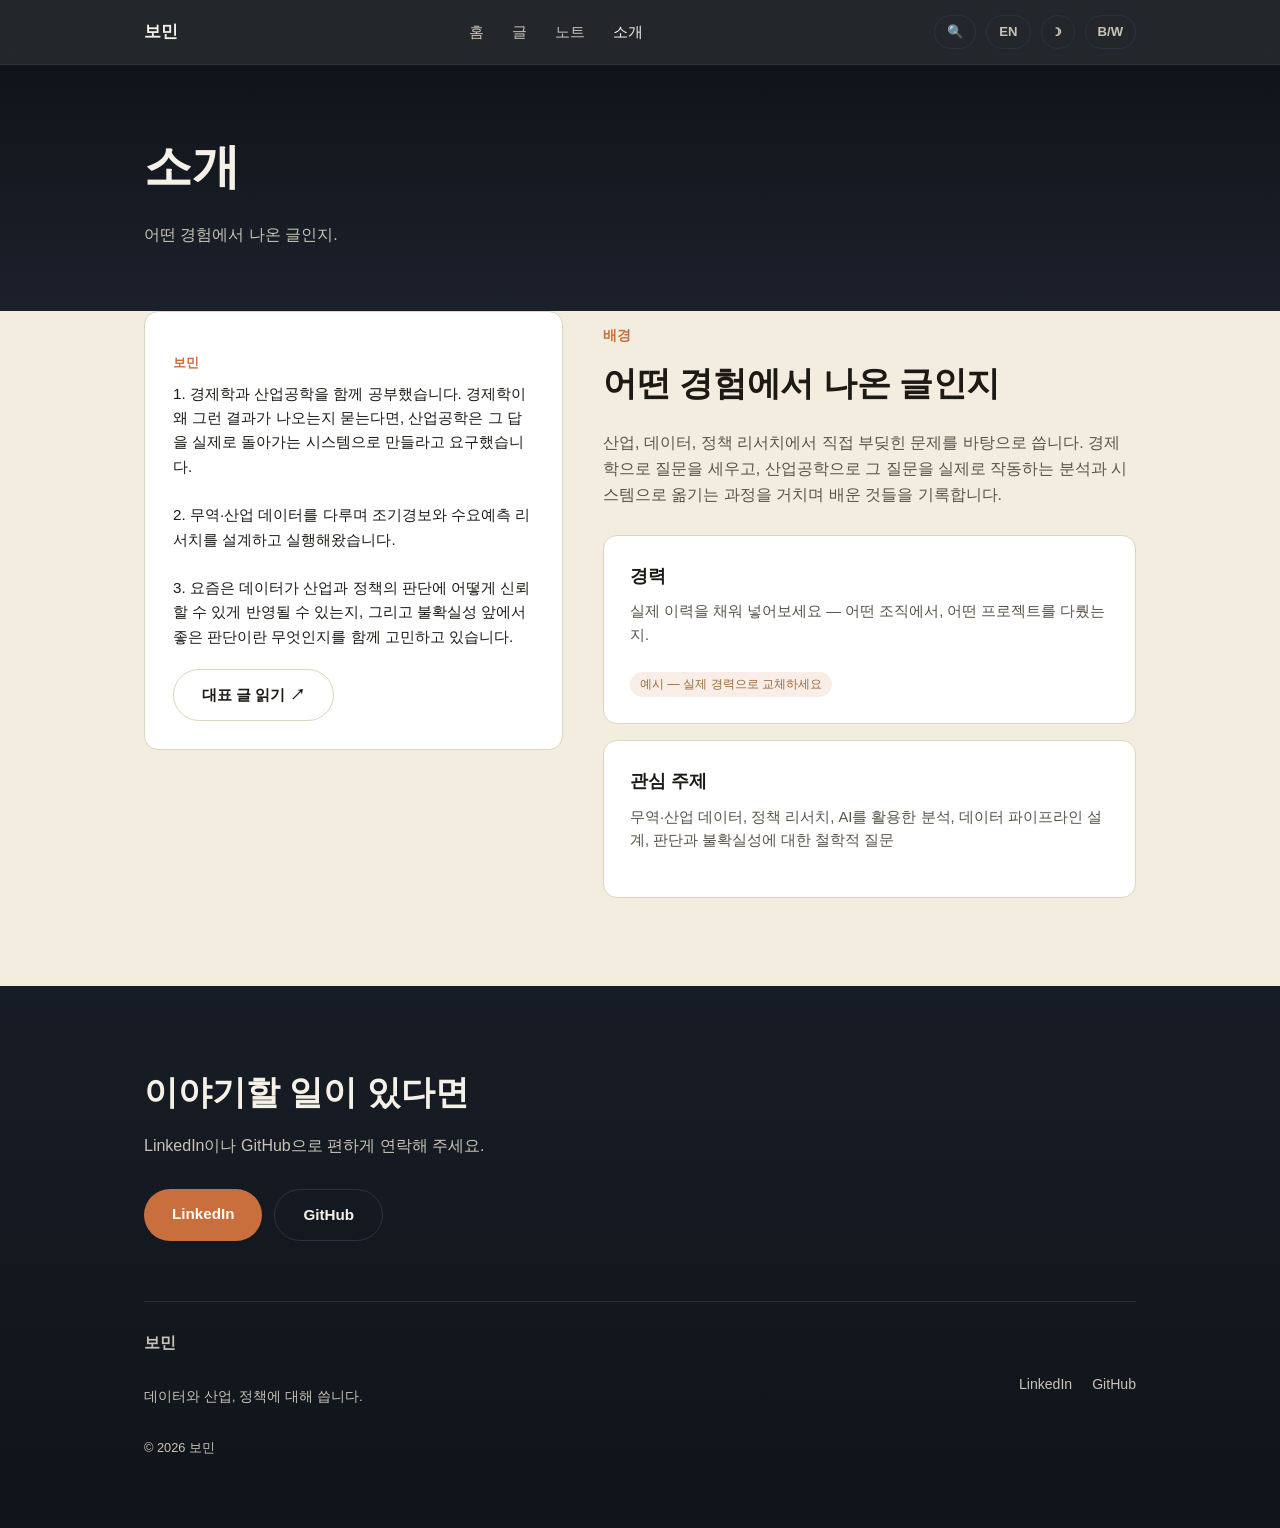
==== commit 0cacb82e: "Add grayscale (B/W) mode toggle Applies filter: grayscale(1) to body's direct children (excluding th" ====
--- a/about.html
+++ b/about.html
@@ -2,7 +2,7 @@
 <html lang="ko">
 <head>
 <meta charset="UTF-8">
-<script>(function(){try{var t=localStorage.getItem('theme');if(!t){t=window.matchMedia&&window.matchMedia('(prefers-color-scheme: dark)').matches?'dark':'light';}document.documentElement.setAttribute('data-theme',t);}catch(e){}})();</script>
+<script>(function(){try{var t=localStorage.getItem('theme');if(!t){t=window.matchMedia&&window.matchMedia('(prefers-color-scheme: dark)').matches?'dark':'light';}document.documentElement.setAttribute('data-theme',t);if(localStorage.getItem('grayscale')==='true'){document.documentElement.setAttribute('data-grayscale','true');}}catch(e){}})();</script>
 <meta name="viewport" content="width=device-width, initial-scale=1.0">
 <title>소개 | 보민</title>
 <link rel="stylesheet" href="styles.css">
@@ -22,6 +22,7 @@
       <button class="icon-btn" id="searchToggle" aria-label="검색">&#128269;</button>
       <button class="icon-btn" id="langToggle" aria-label="언어 전환">EN</button>
       <button class="icon-btn" id="themeToggle" aria-label="다크모드 전환">&#9789;</button>
+      <button class="icon-btn" id="grayscaleToggle" aria-label="흑백 모드">B/W</button>
       <button class="nav-toggle" id="navToggle" aria-label="메뉴 열기">&#9776;</button>
     </div>
   </div>
--- a/styles.css
+++ b/styles.css
@@ -133,6 +133,25 @@
 
 .icon-btn:hover { color: var(--text-light); border-color: var(--text-light-soft); }
 
+.icon-btn.active {
+  background: var(--accent);
+  border-color: var(--accent);
+  color: #fff8f2;
+}
+
+.icon-btn.active:hover {
+  color: #fff8f2;
+  border-color: var(--accent);
+}
+
+/* ===== Grayscale mode ===== */
+/* Applied to body's direct children (not the search overlay) so
+   any future images inherit it automatically via the filter, and
+   position:fixed elements outside this subtree stay unaffected. */
+html[data-grayscale="true"] body > *:not(.search-overlay) {
+  filter: grayscale(1);
+}
+
 .nav-toggle {
   display: none;
   background: none;
@@ -658,6 +677,8 @@
   font-size: 1.02rem;
   color: var(--text-dark);
   margin: 0 0 22px;
+  text-align: justify;
+  word-break: keep-all;
 }
 
 .article-body h2 {
